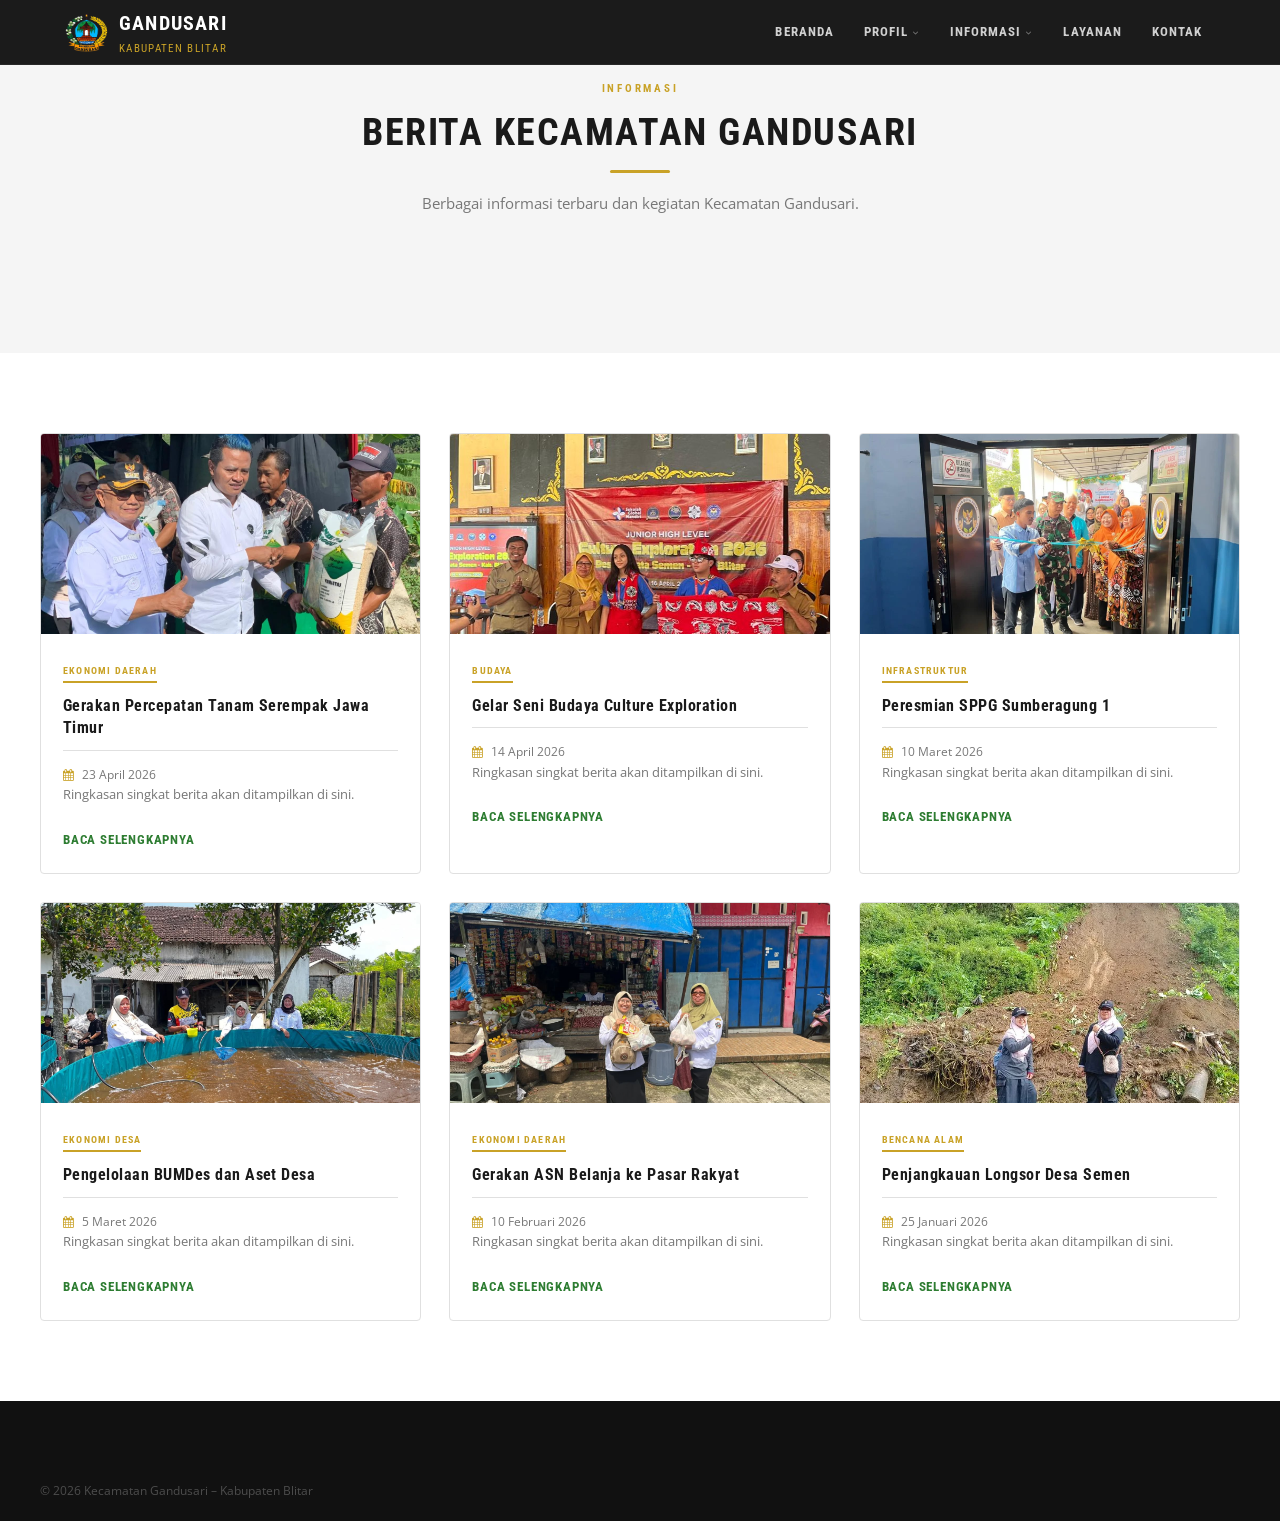
==== berita.html @ 4ed790f5 "Add files via upload" ====
<!doctype html>
<html lang="id">
  <head>
    <meta charset="utf-8" />
    <meta name="viewport" content="width=device-width, initial-scale=1" />
    <title>Berita - Kecamatan Gandusari</title>
    <link
      href="https://fonts.googleapis.com/css2?family=Roboto+Condensed:wght@400;700&family=Volkhov:ital@1&family=Open+Sans:wght@300;400;600;700&display=swap"
      rel="stylesheet"
    />
    <link
      href="https://cdnjs.cloudflare.com/ajax/libs/font-awesome/4.7.0/css/font-awesome.min.css"
      rel="stylesheet"
    />
    <link
      href="https://cdnjs.cloudflare.com/ajax/libs/animate.css/4.1.1/animate.min.css"
      rel="stylesheet"
    />
    <link rel="stylesheet" href="css/style.css" />
  </head>
  <body>
    <!-- NAVBAR -->
    <nav class="navbar" id="navbar">
      <div class="navbar-inner">
        <a href="index.html" class="navbar-brand">
          <div class="navbar-brand-icon">
            <img src="assets/logo.png" />
          </div>
          <div>
            Gandusari
            <span>Kabupaten Blitar</span>
          </div>
        </a>

        <ul class="nav-menu">
          <li class="nav-item">
            <a class="nav-link" href="index.html">Beranda</a>
          </li>
          <li class="nav-item">
            <a class="nav-link" href="profil.html"
              >Profil <i class="fa fa-angle-down"></i
            ></a>
            <ul class="dropdown-menu">
              <li><a href="profil.html#visi">Visi Misi</a></li>
              <li><a href="profil.html#lokasi">Lokasi</a></li>
              <li><a href="profil.html#peta">Peta Wilayah</a></li>
              <li><a href="tupoksi.html">Tupoksi</a></li>
            </ul>
          </li>
          <li class="nav-item">
            <a class="nav-link" href="#"
              >Informasi <i class="fa fa-angle-down"></i
            ></a>
            <ul class="dropdown-menu">
              <li><a href="berita.html">Berita</a></li>
              <li><a href="galeri.html">Galeri</a></li>
            </ul>
          </li>
          <li class="nav-item">
            <a class="nav-link" href="layanan.html">Layanan</a>
          </li>
          <li class="nav-item">
            <a class="nav-link" href="kontak.html">Kontak</a>
          </li>
        </ul>
      </div>
    </nav>

    <!-- HEADER BERITA -->
    <section class="section bg-gray">
      <div class="container">
        <div class="section-heading">
          <div class="eyebrow">Informasi</div>
          <h2>Berita Kecamatan Gandusari</h2>
          <div class="divider"></div>
          <p>Berbagai informasi terbaru dan kegiatan Kecamatan Gandusari.</p>
        </div>
      </div>
    </section>

    <!-- LIST BERITA -->
    <section class="section">
      <div class="container">
        <div class="news-grid">
          <!-- CARD 1 -->
          <div class="news-card">
            <div
              class="news-thumb"
              style="background-image: url(&quot;assets/berita 1.jpg&quot;)"
            ></div>
            <div class="news-body">
              <span class="news-category">Ekonomi Daerah</span>
              <h4>Gerakan Percepatan Tanam Serempak Jawa Timur</h4>
              <div class="news-meta">
                <span class="news-date">
                  <i class="fa fa-calendar"></i> 23 April 2026
                </span>
              </div>
              <p>Ringkasan singkat berita akan ditampilkan di sini.</p>

              <div class="news-full">
                <p>
                  Langkah bersama seluruh Kab/Kota se-Jatim dalam mendukung
                  ketahanan pangan dan meningkatkan produktivitas pertanian.
                  Bersinergi untuk pertanian yang lebih maju dan sejahtera .
                </p>
              </div>

              <button class="read-more-btn">Baca Selengkapnya</button>
            </div>
          </div>

          <!-- CARD 2 -->
          <div class="news-card">
            <div
              class="news-thumb"
              style="background-image: url(&quot;assets/berita 2.jpg&quot;)"
            ></div>
            <div class="news-body">
              <span class="news-category">Budaya</span>
              <h4>Gelar Seni Budaya Culture Exploration</h4>
              <div class="news-meta">
                <span class="news-date">
                  <i class="fa fa-calendar"></i> 14 April 2026
                </span>
              </div>
              <p>Ringkasan singkat berita akan ditampilkan di sini.</p>

              <div class="news-full">
                <p>
                  Gelar Seni Budaya Culture Exploration oleh Sekolah Global
                  Mandiri Cibubur di Desa Wisata Semen. Sebuah perjalanan
                  belajar yang menghidupkan kembali nilai-nilai budaya,
                  mempererat kebersamaan, dan menumbuhkan cinta terhadap
                  kearifan lokal.
                </p>
              </div>

              <button class="read-more-btn">Baca Selengkapnya</button>
            </div>
          </div>

          <!-- CARD 3 -->
          <div class="news-card">
            <div
              class="news-thumb"
              style="background-image: url(&quot;assets/berita 3.jpg&quot;)"
            ></div>
            <div class="news-body">
              <span class="news-category">Infrastruktur</span>
              <h4>Peresmian SPPG Sumberagung 1</h4>
              <div class="news-meta">
                <span class="news-date">
                  <i class="fa fa-calendar"></i> 10 Maret 2026
                </span>
              </div>
              <p>Ringkasan singkat berita akan ditampilkan di sini.</p>

              <div class="news-full">
                <p>
                  SPPG Sumberagung 1 resmi diresmikan sebagai fasilitas
                  penunjang pelayanan masyarakat. Kehadirannya diharapkan
                  meningkatkan aktivitas sosial dan ekonomi desa.
                </p>
              </div>

              <button class="read-more-btn">Baca Selengkapnya</button>
            </div>
          </div>

          <!-- CARD 4 -->
          <div class="news-card">
            <div
              class="news-thumb"
              style="background-image: url(&quot;assets/berita 4.jpg&quot;)"
            ></div>
            <div class="news-body">
              <span class="news-category">Ekonomi Desa</span>
              <h4>Pengelolaan BUMDes dan Aset Desa</h4>
              <div class="news-meta">
                <span class="news-date">
                  <i class="fa fa-calendar"></i> 5 Maret 2026
                </span>
              </div>
              <p>Ringkasan singkat berita akan ditampilkan di sini.</p>

              <div class="news-full">
                <p>
                  Pengelolaan BUMDes dan aset desa yang baik dapat meningkatkan
                  kemandirian ekonomi desa. Hal ini juga membuka peluang usaha
                  dan kesejahteraan masyarakat. Peresmian SPPG Sumberagung 1
                </p>
              </div>

              <button class="read-more-btn">Baca Selengkapnya</button>
            </div>
          </div>

          <!-- CARD 5 -->
          <div class="news-card">
            <div
              class="news-thumb"
              style="background-image: url(&quot;assets/berita 5.jpg&quot;)"
            ></div>
            <div class="news-body">
              <span class="news-category">Ekonomi Daerah</span>
              <h4>Gerakan ASN Belanja ke Pasar Rakyat</h4>
              <div class="news-meta">
                <span class="news-date">
                  <i class="fa fa-calendar"></i> 10 Februari 2026
                </span>
              </div>
              <p>Ringkasan singkat berita akan ditampilkan di sini.</p>

              <div class="news-full">
                <p>
                  Gerakan ASN belanja ke pasar rakyat dilakukan untuk mendorong
                  perputaran ekonomi lokal. Program ini juga membantu
                  meningkatkan pendapatan pedagang kecil.
                </p>
              </div>

              <button class="read-more-btn">Baca Selengkapnya</button>
            </div>
          </div>

          <!-- CARD 6 -->
          <div class="news-card">
            <div
              class="news-thumb"
              style="background-image: url(&quot;assets/berita 6.jpg&quot;)"
            ></div>
            <div class="news-body">
              <span class="news-category">Bencana Alam</span>
              <h4>Penjangkauan Longsor Desa Semen</h4>
              <div class="news-meta">
                <span class="news-date">
                  <i class="fa fa-calendar"></i> 25 Januari 2026
                </span>
              </div>
              <p>Ringkasan singkat berita akan ditampilkan di sini.</p>

              <div class="news-full">
                <p>
                  Tanah longsor terjadi di Desa Semen, Kecamatan Gandusari,
                  Kabupaten Blitar akibat hujan deras. Material longsor sempat
                  menutup akses jalan dan merusak fasilitas warga. Petugas
                  bersama masyarakat bergerak cepat melakukan pembersihan dan
                  penanganan darurat. Warga diimbau tetap waspada terhadap
                  potensi longsor susulan.
                </p>
              </div>

              <button class="read-more-btn">Baca Selengkapnya</button>
            </div>
          </div>
        </div>
      </div>
    </section>

    <!-- FOOTER -->
    <footer>
      <div class="footer-bottom">
        <span>© 2026 Kecamatan Gandusari – Kabupaten Blitar</span>
      </div>
    </footer>

    <script src="js/script.js"></script>
  </body>
</html>
---- css/style.css ----
/* ── 01. RESET & BASE ── */
*,
*::before,
*::after {
  box-sizing: border-box;
  margin: 0;
  padding: 0;
}
html {
  scroll-behavior: smooth;
}
body {
  font-family: "Open Sans", sans-serif;
  font-weight: 400;
  font-size: 15px;
  line-height: 1.7;
  color: #333;
  background: #fff;
}
a {
  text-decoration: none;
  color: inherit;
  transition: color 0.2s;
}
img {
  max-width: 100%;
  height: auto;
  display: block;
}
ul {
  list-style: none;
}

/* ── 02. VARIABLES ── */
:root {
  --dark: #1a1a1a;
  --dark2: #252525;
  --green: #2e7d32;
  --green2: #1b5e20;
  --gold: #c9a227;
  --gray: #f5f5f5;
  --gray2: #e0e0e0;
  --text-muted: #777;
  --white: #ffffff;
  --font-alt: "Roboto Condensed", sans-serif;
  --font-serif: "Volkhov", serif;
}

/* ── 03. TYPOGRAPHY HELPER ── */
.eyebrow {
  font-family: var(--font-alt);
  font-size: 11px;
  font-weight: 700;
  letter-spacing: 0.25em;
  text-transform: uppercase;
  color: var(--gold);
  margin-bottom: 12px;
}
.divider {
  width: 60px;
  height: 3px;
  background: var(--gold);
  margin: 0 auto 18px;
  border-radius: 2px;
  transform-origin: left;
  transform: scaleX(0);
  transition: transform 0.7s 0.2s cubic-bezier(0.22, 1, 0.36, 1);
}
.visible-section .divider,
.reveal.visible ~ .divider,
.section-heading.animate-in .divider {
  transform: scaleX(1);
}

/* ── 04. PAGE LOADER ── */
.page-loader {
  position: fixed;
  inset: 0;
  background: var(--dark);
  z-index: 9999;
  display: flex;
  align-items: center;
  justify-content: center;
  transition: opacity 0.5s;
}
.page-loader.hidden {
  opacity: 0;
  pointer-events: none;
}
.loader-ring {
  width: 48px;
  height: 48px;
  border: 3px solid rgba(255, 255, 255, 0.15);
  border-top-color: var(--gold);
  border-radius: 50%;
  animation: spin 0.8s linear infinite;
}
@keyframes spin {
  to {
    transform: rotate(360deg);
  }
}

/* ── 05. NAVBAR & DROPDOWN ── */
.navbar {
  position: fixed;
  top: 0;
  left: 0;
  right: 0;
  z-index: 1000;
  background: rgba(20, 20, 20, 0.97);
  backdrop-filter: blur(6px);
  border-bottom: 1px solid rgba(255, 255, 255, 0.06);
  transition: background 0.3s;
}
.navbar-inner {
  max-width: 1200px;
  margin: 0 auto;
  padding: 0 24px;
  display: flex;
  align-items: center;
  justify-content: space-between;
  height: 64px;
}
.navbar-brand {
  font-family: var(--font-alt);
  font-size: 20px;
  font-weight: 700;
  color: var(--white);
  letter-spacing: 0.06em;
  text-transform: uppercase;
  display: flex;
  align-items: center;
  gap: 10px;
}
.navbar-brand-icon {
  width: 45px;
  height: 50px;
  background: transparent;
  border-radius: 0;
  display: flex;
  align-items: center;
  justify-content: center;
  animation: iconHeartbeat 3s ease-in-out infinite;
}
.navbar-brand-icon svg {
  width: 18px;
  height: 18px;
  fill: white;
}
.navbar-brand span {
  color: var(--gold);
  font-size: 11px;
  display: block;
  font-weight: 400;
  letter-spacing: 0.12em;
}

.nav-menu {
  display: flex;
  align-items: center;
  gap: 2px;
}
.nav-item {
  position: relative;
}
.nav-link {
  position: relative;
  display: flex;
  align-items: center;
  gap: 5px;
  padding: 8px 14px;
  font-family: var(--font-alt);
  font-size: 13px;
  font-weight: 700;
  letter-spacing: 0.08em;
  text-transform: uppercase;
  color: rgba(255, 255, 255, 0.8);
  border-radius: 5px;
  transition:
    color 0.2s,
    background 0.2s;
}
.nav-link:hover,
.nav-item.active .nav-link {
  color: var(--gold);
  background: rgba(255, 255, 255, 0.05);
}
.nav-link .fa {
  font-size: 9px;
  opacity: 0.6;
}
.nav-link::after {
  content: "";
  position: absolute;
  bottom: 2px;
  left: 14px;
  right: 14px;
  height: 2px;
  background: var(--gold);
  transform: scaleX(0);
  transform-origin: left;
  transition: transform 0.25s cubic-bezier(0.22, 1, 0.36, 1);
}
.nav-link:hover::after {
  transform: scaleX(1);
}

.dropdown-menu {
  display: none;
  position: absolute;
  top: calc(100% + 8px);
  left: 0;
  background: var(--dark2);
  border: 1px solid rgba(255, 255, 255, 0.08);
  border-radius: 6px;
  min-width: 220px;
  box-shadow: 0 12px 40px rgba(0, 0, 0, 0.4);
  overflow: hidden;
  top: 100%;
}
.nav-item:hover .dropdown-menu {
  display: block;
}
.dropdown-menu a {
  display: block;
  padding: 8px 12px;
  font-size: 12.5px;
  font-family: var(--font-alt);
  letter-spacing: 0.04em;
  text-transform: uppercase;
  color: rgba(255, 255, 255, 0.7);
  border-bottom: 1px solid rgba(255, 255, 255, 0.05);
  transition:
    color 0.15s,
    background 0.15s,
    padding-left 0.15s;
}
.dropdown-menu a:last-child {
  border-bottom: none;
}
.dropdown-menu a:hover {
  color: var(--gold);
  background: rgba(255, 255, 255, 0.04);
  padding-left: 24px;
}

/* ── 06. BUTTONS ── */
.btn {
  position: relative;
  overflow: hidden;
  display: inline-flex;
  align-items: center;
  gap: 8px;
  padding: 13px 30px;
  font-family: var(--font-alt);
  font-size: 13px;
  font-weight: 700;
  letter-spacing: 0.1em;
  text-transform: uppercase;
  border-radius: 30px;
  transition: all 0.25s;
  cursor: pointer;
  border: 2px solid transparent;
}
.btn::after {
  content: "";
  position: absolute;
  inset: 0;
  background: radial-gradient(
    circle,
    rgba(255, 255, 255, 0.35) 0%,
    transparent 70%
  );
  transform: scale(0);
  opacity: 0;
  transition:
    transform 0.5s,
    opacity 0.5s;
  border-radius: inherit;
}
.btn:active::after {
  transform: scale(2);
  opacity: 1;
  transition: 0s;
}

.btn-gold {
  background: var(--gold);
  color: #111;
  border-color: var(--gold);
}
.btn-gold:hover {
  background: #e0b52a;
  border-color: #e0b52a;
  transform: translateY(-2px);
}

.btn-outline-w {
  background: transparent;
  color: white;
  border-color: rgba(255, 255, 255, 0.5);
}
.btn-outline-w:hover {
  background: rgba(255, 255, 255, 0.1);
  border-color: white;
  transform: translateY(-2px);
}

.btn-outline-gold {
  background: transparent;
  color: var(--gold);
  border: 2px solid var(--gold);
  padding: 10px 26px;
  border-radius: 30px;
  font-family: var(--font-alt);
  font-size: 12px;
  font-weight: 700;
  letter-spacing: 0.1em;
  text-transform: uppercase;
  white-space: nowrap;
  transition: all 0.2s;
}
.btn-outline-gold:hover {
  background: var(--gold);
  color: #111;
}

.btn-outline-green {
  display: inline-flex;
  align-items: center;
  gap: 8px;
  padding: 12px 22px;
  border-radius: 30px;
  border: 2px solid var(--green2);
  color: var(--green2);
  background: transparent;
  font-family: var(--font-alt);
  font-size: 12px;
  font-weight: 700;
  letter-spacing: 0.08em;
  text-transform: uppercase;
  transition: 0.3s ease;
  cursor: pointer;
}
.btn-outline-green i {
  font-size: 14px;
}
.btn-outline-green:hover {
  background: var(--green2);
  color: #fff;
  transform: translateY(-2px);
  box-shadow: 0 8px 20px rgba(16, 93, 45, 0.25);
}

/* ── 07. HERO / PARALLAX ── */
.hero {
  position: relative;
  min-height: 100vh;
  display: flex;
  align-items: center;
  justify-content: center;
  text-align: center;
  overflow: hidden;
  background: var(--dark2);
}
.hero-bg {
  position: absolute;
  inset: 0;
  background:
    linear-gradient(
      160deg,
      rgba(20, 60, 30, 0.88) 0%,
      rgba(10, 20, 10, 0.96) 100%
    ),
    url("../assets/hero.jpg") center/cover no-repeat;
  animation: heroBgZoom 18s ease-in-out infinite alternate;
}
.hero-pattern {
  position: absolute;
  inset: 0;
  background-image: radial-gradient(
    rgba(255, 255, 255, 0.04) 1px,
    transparent 1px
  );
  background-size: 40px 40px;
  animation: patternDrift 30s linear infinite;
}
.hero-content {
  position: relative;
  z-index: 1;
  max-width: 820px;
  padding: 0 24px;
}
.hero-eyebrow {
  font-family: var(--font-alt);
  font-size: 11px;
  font-weight: 700;
  letter-spacing: 0.25em;
  text-transform: uppercase;
  color: var(--gold);
  margin-bottom: 20px;
  display: flex;
  align-items: center;
  justify-content: center;
  gap: 12px;
  opacity: 0;
  animation: fadeSlideUp 0.8s 0.3s cubic-bezier(0.22, 1, 0.36, 1) forwards;
}
.hero-eyebrow::before,
.hero-eyebrow::after {
  content: "";
  width: 40px;
  height: 1px;
  background: var(--gold);
  opacity: 0.5;
}
.hero-title {
  font-family: var(--font-alt);
  font-size: clamp(36px, 6vw, 72px);
  font-weight: 700;
  letter-spacing: 0.04em;
  text-transform: uppercase;
  color: var(--white);
  line-height: 1.1;
  margin-bottom: 12px;
  opacity: 0;
  animation: fadeSlideUp 0.9s 0.5s cubic-bezier(0.22, 1, 0.36, 1) forwards;
}
.hero-title::after {
  content: "|";
  color: var(--gold);
  animation: cursorBlink 1s step-end infinite;
  font-weight: 300;
}
.hero-title.typed::after {
  display: none;
}
.hero-subtitle {
  font-family: var(--font-serif);
  font-style: italic;
  font-size: clamp(18px, 2.5vw, 26px);
  color: rgba(255, 255, 255, 0.65);
  margin-bottom: 32px;
  opacity: 0;
  animation: fadeSlideUp 0.8s 0.7s cubic-bezier(0.22, 1, 0.36, 1) forwards;
}
.hero-desc {
  font-size: 15px;
  color: rgba(255, 255, 255, 0.55);
  max-width: 560px;
  margin: 0 auto 40px;
  line-height: 1.75;
  opacity: 0;
  animation: fadeSlideUp 0.8s 0.85s cubic-bezier(0.22, 1, 0.36, 1) forwards;
}
.hero-btns {
  display: flex;
  justify-content: center;
  gap: 14px;
  flex-wrap: wrap;
  opacity: 0;
  animation: fadeSlideUp 0.8s 1s cubic-bezier(0.22, 1, 0.36, 1) forwards;
}
.hero-scroll {
  position: absolute;
  bottom: 32px;
  left: 50%;
  transform: translateX(-50%);
  display: flex;
  flex-direction: column;
  align-items: center;
  gap: 8px;
  color: rgba(255, 255, 255, 0.35);
  font-family: var(--font-alt);
  font-size: 10px;
  letter-spacing: 0.15em;
  text-transform: uppercase;
  animation: bounce 2s infinite;
  opacity: 0;
  animation: fadeIn 1s 1.3s ease forwards;
}
.hero-scroll .fa {
  font-size: 18px;
}

.hero-particles {
  position: absolute;
  inset: 0;
  pointer-events: none;
  overflow: hidden;
}
.particle {
  position: absolute;
  width: 3px;
  height: 3px;
  background: rgba(201, 162, 39, 0.5);
  border-radius: 50%;
  animation: float linear infinite;
}

/* ── 08. CALLOUT BAR ── */
.callout-bar {
  background: var(--green2);
  padding: 22px 24px;
  overflow: hidden;
}
.callout-inner {
  max-width: 1200px;
  margin: 0 auto;
  display: flex;
  align-items: center;
  justify-content: space-between;
  gap: 20px;
  flex-wrap: wrap;
}
.callout-text h4 {
  font-family: var(--font-alt);
  font-size: 18px;
  font-weight: 700;
  color: white;
  letter-spacing: 0.04em;
  text-transform: uppercase;
}
.callout-text p {
  font-size: 13px;
  color: rgba(255, 255, 255, 0.65);
  margin-top: 3px;
}

/* ── 09. SECTION & CONTAINER BASE ── */
.section {
  padding: 80px 24px;
}
.section-sm {
  padding: 48px 24px;
}
.container {
  max-width: 1200px;
  margin: 0 auto;
}
.bg-gray {
  background: var(--gray);
}
.bg-dark {
  background: var(--dark);
}
.bg-dark2 {
  background: var(--dark2);
}

.section-heading {
  text-align: center;
  margin-bottom: 56px;
  overflow: visible;
}
.section-heading .eyebrow {
  font-family: var(--font-alt);
  font-size: 11px;
  font-weight: 700;
  letter-spacing: 0.25em;
  text-transform: uppercase;
  color: var(--gold);
  margin-bottom: 12px;
}
.section-heading h2 {
  font-family: var(--font-alt);
  font-size: 38px;
  font-weight: 700;
  letter-spacing: 0.04em;
  text-transform: uppercase;
  color: var(--dark);
  line-height: 1.15;
  margin-bottom: 16px;
}
.section-heading.light h2 {
  color: white;
}
.section-heading .divider {
  width: 60px;
  height: 3px;
  background: var(--gold);
  margin: 0 auto 18px;
  border-radius: 2px;
}
.section-heading p {
  font-size: 15px;
  color: var(--text-muted);
  max-width: 600px;
  margin: 0 auto;
}
.section-heading.light p {
  color: rgba(255, 255, 255, 0.55);
}

/* ── 10. STATS ROW ── */
.stats-row {
  display: grid;
  grid-template-columns: repeat(4, 1fr);
  background: var(--green);
}
.stat-item {
  padding: 40px 24px;
  text-align: center;
  border-right: 1px solid rgba(255, 255, 255, 0.12);
}
.stat-item:last-child {
  border-right: none;
}
.stat-num {
  font-family: var(--font-alt);
  font-size: 52px;
  font-weight: 700;
  color: white;
  line-height: 1;
  margin-bottom: 8px;
}
.stat-num sup {
  font-size: 24px;
  vertical-align: super;
}
.stat-label {
  font-family: var(--font-alt);
  font-size: 12px;
  font-weight: 700;
  letter-spacing: 0.15em;
  text-transform: uppercase;
  color: rgba(255, 255, 255, 0.6);
}
.stat-item.counted .stat-num {
  animation: statPop 0.4s cubic-bezier(0.34, 1.56, 0.64, 1);
}

/* ── 11. LAYANAN UNGGULAN (SERVICE GRID) ── */
.service-grid {
  display: grid;
  grid-template-columns: repeat(3, 1fr);
  gap: 1px;
  background: var(--gray2);
  border: 1px solid var(--gray2);
}
.service-box {
  background: white;
  padding: 44px 32px;
  text-align: center;
  transition:
    background 0.25s,
    color 0.25s;
  cursor: pointer;
}
.service-box:hover {
  background: var(--dark);
}
.service-icon {
  width: 68px;
  height: 68px;
  background: var(--gray);
  border-radius: 50%;
  display: flex;
  align-items: center;
  justify-content: center;
  margin: 0 auto 20px;
  font-size: 26px;
  color: var(--green);
  transition:
    background 0.25s,
    color 0.25s;
}
.service-box:hover .service-icon {
  background: var(--green);
  color: white;
  animation: iconSpin 0.5s cubic-bezier(0.34, 1.56, 0.64, 1);
}
.service-box h4 {
  font-family: var(--font-alt);
  font-size: 15px;
  font-weight: 700;
  letter-spacing: 0.06em;
  text-transform: uppercase;
  color: var(--dark);
  margin-bottom: 10px;
  transition: color 0.25s;
}
.service-box:hover h4 {
  color: white;
}
.service-box p {
  font-size: 13px;
  color: var(--text-muted);
  line-height: 1.65;
  transition: color 0.25s;
}
.service-box:hover p {
  color: rgba(255, 255, 255, 0.55);
}

/* ── 12. LAYANAN PAGE (layanan.html) ── */

/* 12a. Layanan Grid & Card */
.layanan-grid {
  display: flex;
  flex-wrap: wrap;
  justify-content: center;
  gap: 28px;
  max-width: 1000px;
  margin: 0 auto;
}
.layanan-card {
  width: 300px;
  min-height: 205px;
  background: #fff;
  padding: 32px 24px;
  border: none;
  border-bottom: 4px solid transparent;
  border-radius: 18px;
  box-shadow: 0 12px 35px rgba(32, 32, 32, 0.08);
  text-align: left;
  cursor: pointer;
  font-family: inherit;
  transition:
    transform 0.3s ease,
    box-shadow 0.3s ease,
    border-color 0.3s ease;
}
.layanan-card:hover,
.layanan-card.active {
  transform: translateY(-8px);
  border-bottom-color: var(--gold);
  box-shadow: 0 20px 45px rgba(0, 0, 0, 0.12);
}
.layanan-icon {
  width: 64px;
  height: 64px;
  background: var(--green2);
  color: #fff;
  border-radius: 50%;
  display: flex;
  align-items: center;
  justify-content: center;
  font-size: 26px;
  margin-bottom: 20px;
}
.layanan-card h3 {
  font-family: var(--font-alt);
  font-size: 21px;
  color: var(--dark);
  margin-bottom: 12px;
}
.layanan-card p {
  font-size: 14px;
  line-height: 1.7;
  color: #666;
}

/* 12b. Layanan Detail Interaktif */
.layanan-detail-wrap {
  max-width: 1000px;
  margin: 45px auto 0;
  scroll-margin-top: 120px;
}
.layanan-detail {
  display: none;
  background: #fff;
  padding: 38px;
  border-left: 5px solid var(--green2);
  border-radius: 20px;
  box-shadow: 0 15px 45px rgba(0, 0, 0, 0.09);
  animation: fadeLayanan 0.35s ease;
}
.layanan-detail.active {
  display: block;
}
.layanan-detail h3 {
  font-family: var(--font-alt);
  font-size: 30px;
  color: var(--dark);
  margin-bottom: 14px;
}
.layanan-detail h4 {
  font-size: 18px;
  margin: 25px 0 10px;
  color: var(--green2);
}
.layanan-detail p {
  color: #666;
  line-height: 1.8;
  margin-bottom: 15px;
}
.layanan-detail ul {
  list-style: disc;
  margin: 0 0 15px 20px;
  padding: 0;
}
.layanan-detail li {
  color: #555;
  margin-bottom: 8px;
  line-height: 1.6;
}
.layanan-actions {
  display: flex;
  flex-wrap: wrap;
  gap: 12px;
  margin-top: 18px;
}
.layanan-detail > .btn,
.layanan-actions .btn {
  margin-top: 0;
}

/* 12c. Alur Pelayanan */
.alur-section {
  background: #fff;
  position: relative;
}
.alur-grid {
  display: grid;
  grid-template-columns: repeat(4, 1fr);
  gap: 24px;
  max-width: 1100px;
  margin: 0 auto;
  position: relative;
  overflow: visible;
}
.alur-item {
  background: #fff;
  padding: 34px 24px 30px;
  border-top: 4px solid var(--green2);
  border-radius: 20px;
  box-shadow: 0 14px 38px rgba(0, 0, 0, 0.08);
  position: relative;
  overflow: visible;
  min-height: 245px;
  transition:
    transform 0.3s ease,
    box-shadow 0.3s ease,
    border-color 0.3s ease;
}
.alur-item::before {
  content: "";
  position: absolute;
  right: -15px;
  top: -15px;
  width: 80px;
  height: 80px;
  background: rgba(16, 93, 45, 0.06);
  border-radius: 50%;
  z-index: 1;
}
.alur-item:hover {
  transform: translateY(-8px);
  border-top-color: var(--gold);
  box-shadow: 0 22px 48px rgba(0, 0, 0, 0.12);
}
.alur-number {
  font-family: var(--font-alt);
  font-size: 42px;
  font-weight: 700;
  color: rgba(16, 93, 45, 0.13);
  position: absolute;
  right: 22px;
  top: 16px;
  z-index: 2;
}
.alur-icon {
  width: 62px;
  height: 62px;
  background: var(--green2);
  color: #fff;
  border-radius: 50%;
  display: flex;
  align-items: center;
  justify-content: center;
  font-size: 24px;
  margin-bottom: 22px;
  position: relative;
  z-index: 2;
}
.alur-item h4,
.alur-item p {
  position: relative;
  z-index: 2;
}
.alur-item h4 {
  font-family: var(--font-alt);
  font-size: 22px;
  color: var(--dark);
  margin-bottom: 12px;
}
.alur-item p {
  font-size: 14px;
  color: #666;
  line-height: 1.7;
}

/* Panah interaktif antar alur (desktop only) */
@media (min-width: 993px) {
  .alur-item:not(:last-child)::after {
    content: "\f061";
    font-family: FontAwesome;
    position: absolute;
    top: 50%;
    right: -34px;
    transform: translateY(-50%) scale(0.5);
    width: 46px;
    height: 46px;
    background: var(--gold);
    color: #fff;
    border-radius: 50%;
    display: flex;
    align-items: center;
    justify-content: center;
    font-size: 17px;
    opacity: 0;
    z-index: 20;
    box-shadow: 0 10px 25px rgba(0, 0, 0, 0.18);
    transition: 0.3s ease;
  }
  .alur-item:hover::after {
    opacity: 1;
    right: -28px;
    transform: translateY(-50%) scale(1.08);
    background: var(--green2);
  }
}

/* ── 13. NEWS SECTION ── */
.news-grid {
  display: grid;
  grid-template-columns: repeat(3, 1fr);
  gap: 28px;
}
.news-card {
  background: white;
  border: 1px solid var(--gray2);
  border-radius: 4px;
  overflow: hidden;
  transition:
    transform 0.25s,
    box-shadow 0.25s;
}
.news-card:hover {
  transform: translateY(-6px);
  box-shadow: 0 20px 50px rgba(0, 0, 0, 0.1);
}
.news-thumb {
  width: 100%;
  height: 200px;
  background: var(--gray);
  display: flex;
  align-items: center;
  justify-content: center;
  font-size: 48px;
  color: var(--gray2);
  background-size: cover;
  background-position: center;
  transition: transform 0.5s cubic-bezier(0.22, 1, 0.36, 1);
  transform-origin: center;
}
.news-card:hover .news-thumb {
  transform: scale(1.05);
}
.news-body {
  padding: 22px;
}
.news-category {
  display: inline-block;
  font-family: var(--font-alt);
  font-size: 10px;
  font-weight: 700;
  letter-spacing: 0.12em;
  text-transform: uppercase;
  color: var(--gold);
  border-bottom: 2px solid var(--gold);
  padding-bottom: 2px;
  margin-bottom: 12px;
}
.news-body h4 {
  font-family: var(--font-alt);
  font-size: 16px;
  font-weight: 700;
  letter-spacing: 0.03em;
  color: var(--dark);
  margin-bottom: 10px;
  line-height: 1.4;
  display: -webkit-box;
  -webkit-line-clamp: 2;
  -webkit-box-orient: vertical;
  overflow: hidden;
}
.news-body h4 a:hover {
  color: var(--green);
}
.news-body p {
  font-size: 13px;
  color: var(--text-muted);
  line-height: 1.65;
  margin-bottom: 16px;
  display: -webkit-box;
  -webkit-line-clamp: 3;
  -webkit-box-orient: vertical;
  overflow: hidden;
}
.news-meta {
  display: flex;
  align-items: center;
  justify-content: space-between;
  border-top: 1px solid var(--gray2);
  padding-top: 14px;
}
.news-date {
  font-size: 11.5px;
  color: var(--text-muted);
}
.news-date .fa {
  margin-right: 5px;
  color: var(--gold);
}
.read-more {
  font-family: var(--font-alt);
  font-size: 11px;
  font-weight: 700;
  letter-spacing: 0.1em;
  text-transform: uppercase;
  color: var(--green);
}
.read-more:hover {
  color: var(--gold);
}
.read-more .fa {
  margin-left: 5px;
}

/* Tombol baca selengkapnya (berita.html) */
.news-full {
  display: none;
  margin-top: 10px;
}
.news-card.open .news-full {
  display: block;
}
.read-more-btn {
  margin-top: 10px;
  background: none;
  border: none;
  color: var(--green);
  font-weight: 700;
  cursor: pointer;
  font-family: var(--font-alt);
  letter-spacing: 0.06em;
  text-transform: uppercase;
}
.news-placeholder {
  background: #eee;
  height: 200px;
  display: flex;
  align-items: center;
  justify-content: center;
  color: #aaa;
}
.news-placeholder i {
  font-size: 40px;
}

/* ── 14. PROFIL / ABOUT ── */
.about-grid {
  display: grid;
  grid-template-columns: 1fr 1fr;
  gap: 64px;
  align-items: center;
}
.about-img-wrap {
  position: relative;
}
.about-img {
  position: relative;
  overflow: hidden;
  width: 100%;
  height: 700px;
  background-size: cover;
  background-position: center;
  border-radius: 8px;
}
.about-img::after {
  content: "";
  position: absolute;
  inset: 0;
  background: linear-gradient(
    105deg,
    transparent 40%,
    rgba(255, 255, 255, 0.12) 50%,
    transparent 60%
  );
  transform: translateX(-100%);
  animation: shimmer 4s 1.5s ease-in-out infinite;
}
.home-img {
  width: 90%;
  height: 620px;
  background-size: cover;
  background-position: center;
  border-radius: 8px;
}
.contact-img {
  width: 80%;
  height: 550px;
  background-size: cover;
  background-position: center;
  border-radius: 8px;
}
.about-badge {
  position: absolute;
  bottom: -20px;
  right: -20px;
  width: 130px;
  height: 130px;
  background: var(--gold);
  border-radius: 50%;
  display: flex;
  flex-direction: column;
  align-items: center;
  justify-content: center;
  text-align: center;
}
.about-badge strong {
  font-family: var(--font-alt);
  font-size: 38px;
  font-weight: 700;
  color: var(--dark);
  line-height: 1;
}
.about-badge span {
  font-family: var(--font-alt);
  font-size: 10px;
  font-weight: 700;
  letter-spacing: 0.08em;
  text-transform: uppercase;
  color: rgba(0, 0, 0, 0.65);
}
.about-content .eyebrow {
  font-family: var(--font-alt);
  font-size: 11px;
  font-weight: 700;
  letter-spacing: 0.2em;
  text-transform: uppercase;
  color: var(--gold);
  margin-bottom: 12px;
}
.about-content h2 {
  font-family: var(--font-alt);
  font-size: 34px;
  font-weight: 700;
  letter-spacing: 0.03em;
  text-transform: uppercase;
  color: var(--dark);
  line-height: 1.2;
  margin-bottom: 20px;
}
.about-content .divider {
  width: 50px;
  height: 3px;
  background: var(--gold);
  border-radius: 2px;
  margin-bottom: 20px;
}
.about-content p {
  font-size: 15px;
  color: var(--text-muted);
  line-height: 1.8;
  margin-bottom: 18px;
}

.visi-misi {
  margin-top: 24px;
}
.vm-item {
  display: flex;
  gap: 14px;
  margin-bottom: 16px;
  padding: 14px 18px;
  background: var(--gray);
  border-left: 3px solid var(--green);
  border-radius: 0 4px 4px 0;
  transition:
    transform 0.3s,
    box-shadow 0.3s;
}
.vm-item:hover {
  transform: translateX(6px);
  box-shadow:
    -3px 0 0 var(--gold),
    2px 4px 16px rgba(0, 0, 0, 0.06);
}
.vm-icon {
  color: var(--green);
  font-size: 18px;
  margin-top: 2px;
  flex-shrink: 0;
}
.vm-text {
  font-size: 13.5px;
  color: var(--dark);
  line-height: 1.6;
}
.vm-text strong {
  display: block;
  margin-bottom: 4px;
  font-family: var(--font-alt);
  letter-spacing: 0.04em;
  text-transform: uppercase;
  font-size: 12px;
}

.misi-list {
  list-style: none;
  padding-left: 0;
  margin-top: 10px;
}
.misi-list li {
  margin-bottom: 12px;
  line-height: 1.7;
  position: relative;
  padding-left: 22px;
}
.misi-list li::before {
  content: "🟢";
  position: absolute;
  left: 0;
  color: green;
  font-size: 14px;
}
html {
  scroll-behavior: smooth;
}
#visi,
#lokasi,
#peta {
  scroll-margin-top: 90px;
}

/* ── 15. WEBSITE TERKAIT (LINKS GRID) ── */
.links-grid {
  display: grid;
  grid-template-columns: repeat(3, 1fr);
  gap: 20px;
}
.link-card {
  background: rgba(255, 255, 255, 0.04);
  border: 1px solid rgba(255, 255, 255, 0.08);
  border-radius: 4px;
  padding: 22px 20px;
  display: flex;
  align-items: center;
  gap: 14px;
  transition:
    background 0.2s,
    border-color 0.2s;
}
.link-card:hover {
  background: rgba(255, 255, 255, 0.08);
  border-color: var(--gold);
}
.link-card:hover .link-card-icon {
  animation: iconBounce 0.4s cubic-bezier(0.34, 1.56, 0.64, 1);
}
.link-card-icon {
  width: 42px;
  height: 42px;
  background: var(--green);
  border-radius: 8px;
  display: flex;
  align-items: center;
  justify-content: center;
  flex-shrink: 0;
  color: white;
  font-size: 16px;
}
.link-card h5 {
  font-family: var(--font-alt);
  font-size: 13px;
  font-weight: 700;
  letter-spacing: 0.04em;
  text-transform: uppercase;
  color: white;
  margin-bottom: 3px;
}
.link-card span {
  font-size: 11.5px;
  color: rgba(255, 255, 255, 0.4);
}

/* ── 16. CONTACT ── */

.contact-form {
  background: #fff;
  padding: 28px;
  border-radius: 16px;
  box-shadow: 0 15px 40px rgba(0, 0, 0, 0.08);
}

.contact-form h3 {
  margin-bottom: 20px;
}

/* input wrapper */
.form-group {
  position: relative;
  margin-bottom: 16px;
}

/* icon */
.form-group i {
  position: absolute;
  top: 50%;
  left: 12px;
  transform: translateY(-50%);
  color: #aaa;
}

/* input */
.form-group input,
.form-group textarea {
  width: 100%;
  padding: 10px 12px 10px 36px;
  border: 1px solid #ddd;
  border-radius: 8px;
  font-family: var(--font-main);
  transition: 0.3s;
}

/* textarea fix */
.form-group.textarea i {
  top: 16px;
  transform: none;
}

/* focus effect */
.form-group input:focus,
.form-group textarea:focus {
  border-color: var(--green);
  box-shadow: 0 0 0 2px rgba(0, 128, 0, 0.1);
  outline: none;
}

/* tombol */
.btn-submit {
  width: 100%;
  padding: 12px;
  background: var(--green);
  color: #fff;
  border: none;
  border-radius: 8px;
  font-weight: 700;
  cursor: pointer;
  transition: 0.3s;
}

/* hover tombol */
.btn-submit:hover {
  background: #0f7a2f;
  transform: translateY(-2px);
}
.contact-strip {
  background: var(--green);
  padding: 56px 24px;
  text-align: center;
}
.contact-strip h2 {
  font-family: var(--font-alt);
  font-size: 36px;
  font-weight: 700;
  letter-spacing: 0.05em;
  text-transform: uppercase;
  color: white;
  margin-bottom: 10px;
}
.contact-strip p {
  font-size: 15px;
  color: rgba(255, 255, 255, 0.65);
  margin-bottom: 28px;
}
.contact-items {
  display: flex;
  justify-content: center;
  gap: 48px;
  flex-wrap: wrap;
  margin-bottom: 36px;
}
.contact-item {
  text-align: center;
}
.contact-item .fa {
  font-size: 22px;
  color: var(--gold);
  margin-bottom: 10px;
}
.contact-item h6 {
  font-family: var(--font-alt);
  font-size: 11px;
  letter-spacing: 0.12em;
  text-transform: uppercase;
  color: rgba(255, 255, 255, 0.45);
  margin-bottom: 4px;
}
.contact-item p {
  font-size: 14px;
  color: white;
  margin: 0;
}

/* ── 17. MAP SECTION ── */
.map-section {
}
.map-info {
  display: flex;
  gap: 14px;
  flex-wrap: wrap;
  justify-content: center;
  margin-top: 20px;
}
.map-info-item {
  display: inline-flex;
  align-items: center;
  gap: 8px;
  background: #fff;
  border: 1px solid rgba(27, 94, 32, 0.1);
  border-radius: 999px;
  padding: 10px 16px;
  font-size: 13px;
  color: var(--dark);
  box-shadow: 0 8px 20px rgba(0, 0, 0, 0.05);
}
.map-info-item .fa {
  color: var(--gold);
}
.map-wrap {
  width: 100%;
  max-width: 1000px;
  margin: 32px auto 0;
  border-radius: 20px;
  overflow: hidden;
  box-shadow: 0 20px 40px rgba(0, 0, 0, 0.15);
}
.map-wrap iframe {
  width: 100%;
  height: 420px;
  border: 0;
  display: block;
}
.map-image-wrap {
  width: 100%;
  margin-top: 40px;
  background: #fff;
  padding: 20px;
  border-radius: 16px;
  box-shadow: 0 10px 30px rgba(0, 0, 0, 0.1);
  text-align: center;
}
.map-image-wrap img {
  width: 100%;
  max-width: 900px;
  height: auto;
  border-radius: 10px;
  margin: auto;
}

/* ── 18. FOOTER ── */
footer {
  background: #111;
  padding: 60px 24px 0;
}
.footer-grid {
  max-width: 1200px;
  margin: 0 auto;
  display: grid;
  grid-template-columns: 2fr 1fr 1fr 1fr;
  gap: 48px;
  padding-bottom: 48px;
  border-bottom: 1px solid rgba(255, 255, 255, 0.07);
  text-align: center;
}
.footer-brand h3 {
  font-family: var(--font-alt);
  font-size: 22px;
  font-weight: 700;
  letter-spacing: 0.06em;
  text-transform: uppercase;
  color: white;
  margin-bottom: 6px;
}
.footer-brand .sub {
  font-family: var(--font-alt);
  font-size: 11px;
  letter-spacing: 0.15em;
  text-transform: uppercase;
  color: var(--gold);
  margin-bottom: 18px;
}
.footer-brand p {
  font-size: 13px;
  color: rgba(255, 255, 255, 0.45);
  line-height: 1.75;
}
.footer-col h5 {
  font-family: var(--font-alt);
  font-size: 13px;
  font-weight: 700;
  letter-spacing: 0.1em;
  text-transform: uppercase;
  color: white;
  margin-bottom: 18px;
  padding-bottom: 10px;
  border-bottom: 2px solid var(--gold);
  display: inline-block;
}
.footer-col ul li {
  margin-bottom: 10px;
}
.footer-col ul a {
  font-size: 13px;
  color: rgba(255, 255, 255, 0.45);
  transition:
    color 0.2s,
    padding-left 0.2s;
}
.footer-col ul a:hover {
  color: var(--gold);
  padding-left: 4px;
}
.footer-col ul a .fa {
  margin-right: 7px;
  font-size: 10px;
  color: var(--green);
}
.footer-bottom {
  max-width: 1200px;
  margin: 0 auto;
  padding: 20px 0;
  display: flex;
  justify-content: space-between;
  align-items: center;
  font-size: 12px;
  color: rgba(255, 255, 255, 0.25);
}
.footer-bottom a {
  color: var(--gold);
}

/* ── 19. SCROLL UP ── */
.scroll-up {
  position: fixed;
  bottom: 28px;
  right: 28px;
  z-index: 500;
  opacity: 0;
  transform: translateY(20px);
  transition:
    opacity 0.3s,
    transform 0.3s;
}
.scroll-up.visible {
  opacity: 1;
  transform: translateY(0);
}
.scroll-up a {
  width: 44px;
  height: 44px;
  background: var(--green);
  border-radius: 50%;
  display: flex;
  align-items: center;
  justify-content: center;
  color: white;
  font-size: 16px;
  box-shadow: 0 4px 16px rgba(0, 0, 0, 0.3);
  transition: background 0.2s;
  animation: scrollPulse 2.5s ease-in-out infinite;
}
.scroll-up a:hover {
  background: var(--gold);
  color: #111;
}

/* ── 20. ANIMATIONS & KEYFRAMES ── */

/* Scroll reveal */
.reveal {
  opacity: 0;
  transform: translateY(40px);
  transition:
    opacity 0.7s cubic-bezier(0.22, 1, 0.36, 1),
    transform 0.7s cubic-bezier(0.22, 1, 0.36, 1);
}
.reveal.reveal-left {
  transform: translateX(-50px);
}
.reveal.reveal-right {
  transform: translateX(50px);
}
.reveal.reveal-scale {
  transform: scale(0.88);
}
.reveal.visible {
  opacity: 1;
  transform: none;
}

/* Stagger delays */
.stagger-1 {
  transition-delay: 0.08s;
}
.stagger-2 {
  transition-delay: 0.16s;
}
.stagger-3 {
  transition-delay: 0.24s;
}
.stagger-4 {
  transition-delay: 0.32s;
}
.stagger-5 {
  transition-delay: 0.4s;
}
.stagger-6 {
  transition-delay: 0.48s;
}

@keyframes fadeSlideUp {
  from {
    opacity: 0;
    transform: translateY(30px);
  }
  to {
    opacity: 1;
    transform: translateY(0);
  }
}
@keyframes fadeIn {
  from {
    opacity: 0;
  }
  to {
    opacity: 1;
  }
}
@keyframes bounce {
  0%,
  100% {
    transform: translateX(-50%) translateY(0);
  }
  50% {
    transform: translateX(-50%) translateY(6px);
  }
}
@keyframes heroBgZoom {
  from {
    transform: scale(1);
  }
  to {
    transform: scale(1.06);
  }
}
@keyframes patternDrift {
  from {
    background-position: 0 0;
  }
  to {
    background-position: 80px 80px;
  }
}
@keyframes cursorBlink {
  0%,
  100% {
    opacity: 1;
  }
  50% {
    opacity: 0;
  }
}
@keyframes statPop {
  0% {
    transform: scale(1);
  }
  50% {
    transform: scale(1.12);
  }
  100% {
    transform: scale(1);
  }
}
@keyframes iconSpin {
  0% {
    transform: rotate(0deg) scale(1);
  }
  50% {
    transform: rotate(-15deg) scale(1.15);
  }
  100% {
    transform: rotate(0deg) scale(1);
  }
}
@keyframes iconBounce {
  0% {
    transform: scale(1) rotate(0deg);
  }
  40% {
    transform: scale(1.2) rotate(-8deg);
  }
  100% {
    transform: scale(1) rotate(0deg);
  }
}
@keyframes iconHeartbeat {
  0%,
  100% {
    transform: scale(1);
  }
  50% {
    transform: scale(1.06);
  }
}
@keyframes shimmer {
  0% {
    transform: translateX(-100%);
  }
  40%,
  100% {
    transform: translateX(200%);
  }
}
@keyframes float {
  0% {
    transform: translateY(100vh) rotate(0deg);
    opacity: 0;
  }
  10% {
    opacity: 1;
  }
  90% {
    opacity: 0.4;
  }
  100% {
    transform: translateY(-100px) rotate(720deg);
    opacity: 0;
  }
}
@keyframes scrollPulse {
  0%,
  100% {
    box-shadow:
      0 4px 16px rgba(0, 0, 0, 0.3),
      0 0 0 0 rgba(46, 125, 50, 0.4);
  }
  50% {
    box-shadow:
      0 4px 16px rgba(0, 0, 0, 0.3),
      0 0 0 10px rgba(46, 125, 50, 0);
  }
}
@keyframes fadeLayanan {
  from {
    opacity: 0;
    transform: translateY(14px);
  }
  to {
    opacity: 1;
    transform: translateY(0);
  }
}

/* ── 21. RESPONSIVE ── */

/* Tablet (≤ 992px) */
@media (max-width: 992px) {
  .section {
    padding: 56px 22px;
  }

  /* Navbar */
  .nav-menu {
    display: none;
  }

  /* Stats */
  .stats-row {
    grid-template-columns: repeat(2, 1fr);
  }

  /* Layanan unggulan */
  .service-grid {
    grid-template-columns: repeat(2, 1fr);
  }

  /* News */
  .news-grid {
    grid-template-columns: repeat(2, 1fr);
  }

  /* About */
  .about-grid {
    grid-template-columns: 1fr;
  }
  .about-img-wrap {
    display: none;
  }

  /* Links */
  .links-grid {
    grid-template-columns: repeat(2, 1fr);
  }

  /* Footer */
  .footer-grid {
    grid-template-columns: 1fr 1fr;
  }

  /* Layanan page */
  .layanan-card {
    width: calc(50% - 14px);
  }

  /* Alur */
  .alur-grid {
    grid-template-columns: repeat(2, 1fr);
  }
  .alur-item::after {
    display: none;
  }
}

/* Mobile (≤ 600px) */
@media (max-width: 600px) {
  .service-grid,
  .news-grid,
  .links-grid {
    grid-template-columns: 1fr;
  }
  .stats-row {
    grid-template-columns: repeat(2, 1fr);
  }
  .hero-title {
    font-size: 32px;
  }
  .footer-grid {
    grid-template-columns: 1fr;
  }
  .callout-inner {
    flex-direction: column;
    text-align: center;
  }
}

/* Mobile kecil (≤ 576px) */
@media (max-width: 576px) {
  .section {
    padding: 46px 18px;
  }

  /* Layanan page */
  .layanan-card {
    width: 100%;
    padding: 26px 20px;
  }
  .layanan-detail {
    padding: 28px 22px;
  }
  .layanan-detail h3 {
    font-size: 25px;
  }
  .layanan-actions {
    flex-direction: column;
    align-items: stretch;
  }
  .layanan-actions .btn,
  .layanan-detail > .btn {
    justify-content: center;
    width: 100%;
  }

  /* Alur */
  .alur-grid {
    grid-template-columns: 1fr;
  }
  .alur-item {
    padding: 30px 22px;
  }
}

/* ── 22. TUPOKSI ── */

.tupoksi-content {
  margin-top: 20px;
  line-height: 1.7;
}
.tupoksi-content h4 {
  margin-top: 24px;
  margin-bottom: 10px;
}
.tupoksi-list {
  padding-left: 20px;
}
.tupoksi-grid {
  display: grid;
  grid-template-columns: 1.2fr 1fr;
  gap: 28px;
  align-items: start;
}
.tupoksi-card {
  background: #fff;
  border: 1px solid #e5e5e5;
  border-radius: 14px;
  padding: 28px;
  box-shadow: 0 10px 30px rgba(0, 0, 0, 0.06);
}
.tupoksi-icon {
  width: 54px;
  height: 54px;
  background: var(--green);
  color: #fff;
  border-radius: 12px;
  display: flex;
  align-items: center;
  justify-content: center;
  font-size: 22px;
  margin-bottom: 18px;
}
.tupoksi-card h4 {
  font-family: var(--font-alt);
  font-size: 20px;
  text-transform: uppercase;
  letter-spacing: 0.05em;
  margin-bottom: 16px;
  color: var(--dark);
}
.tupoksi-card ol {
  padding-left: 20px;
}
.tupoksi-card li {
  margin-bottom: 10px;
  line-height: 1.7;
  color: #555;
}
@media (max-width: 992px) {
  .tupoksi-grid {
    grid-template-columns: 1fr;
  }
}

/* ── 22. GALERI ── */

.gallery-grid {
  display: grid;
  grid-template-columns: repeat(3, 1fr);
  gap: 18px;
}
.gallery-item {
  overflow: hidden;
  border-radius: 12px;
}
.gallery-img {
  height: 200px;
  image-rendering: auto;
  background-size: cover;
  background-position: center;
  transition: 0.3s;
}
.gallery-item:hover .gallery-img {
  transform: scale(1.03);
}
/* placeholder */
.gallery-img.placeholder {
  background: #eee;
  display: flex;
  align-items: center;
  justify-content: center;
  color: #bbb;
}
.gallery-img.placeholder i {
  font-size: 40px;
}
/* responsive */
@media (max-width: 992px) {
  .gallery-grid {
    grid-template-columns: repeat(2, 1fr);
  }
}
@media (max-width: 600px) {
  .gallery-grid {
    grid-template-columns: 1fr;
  }
}
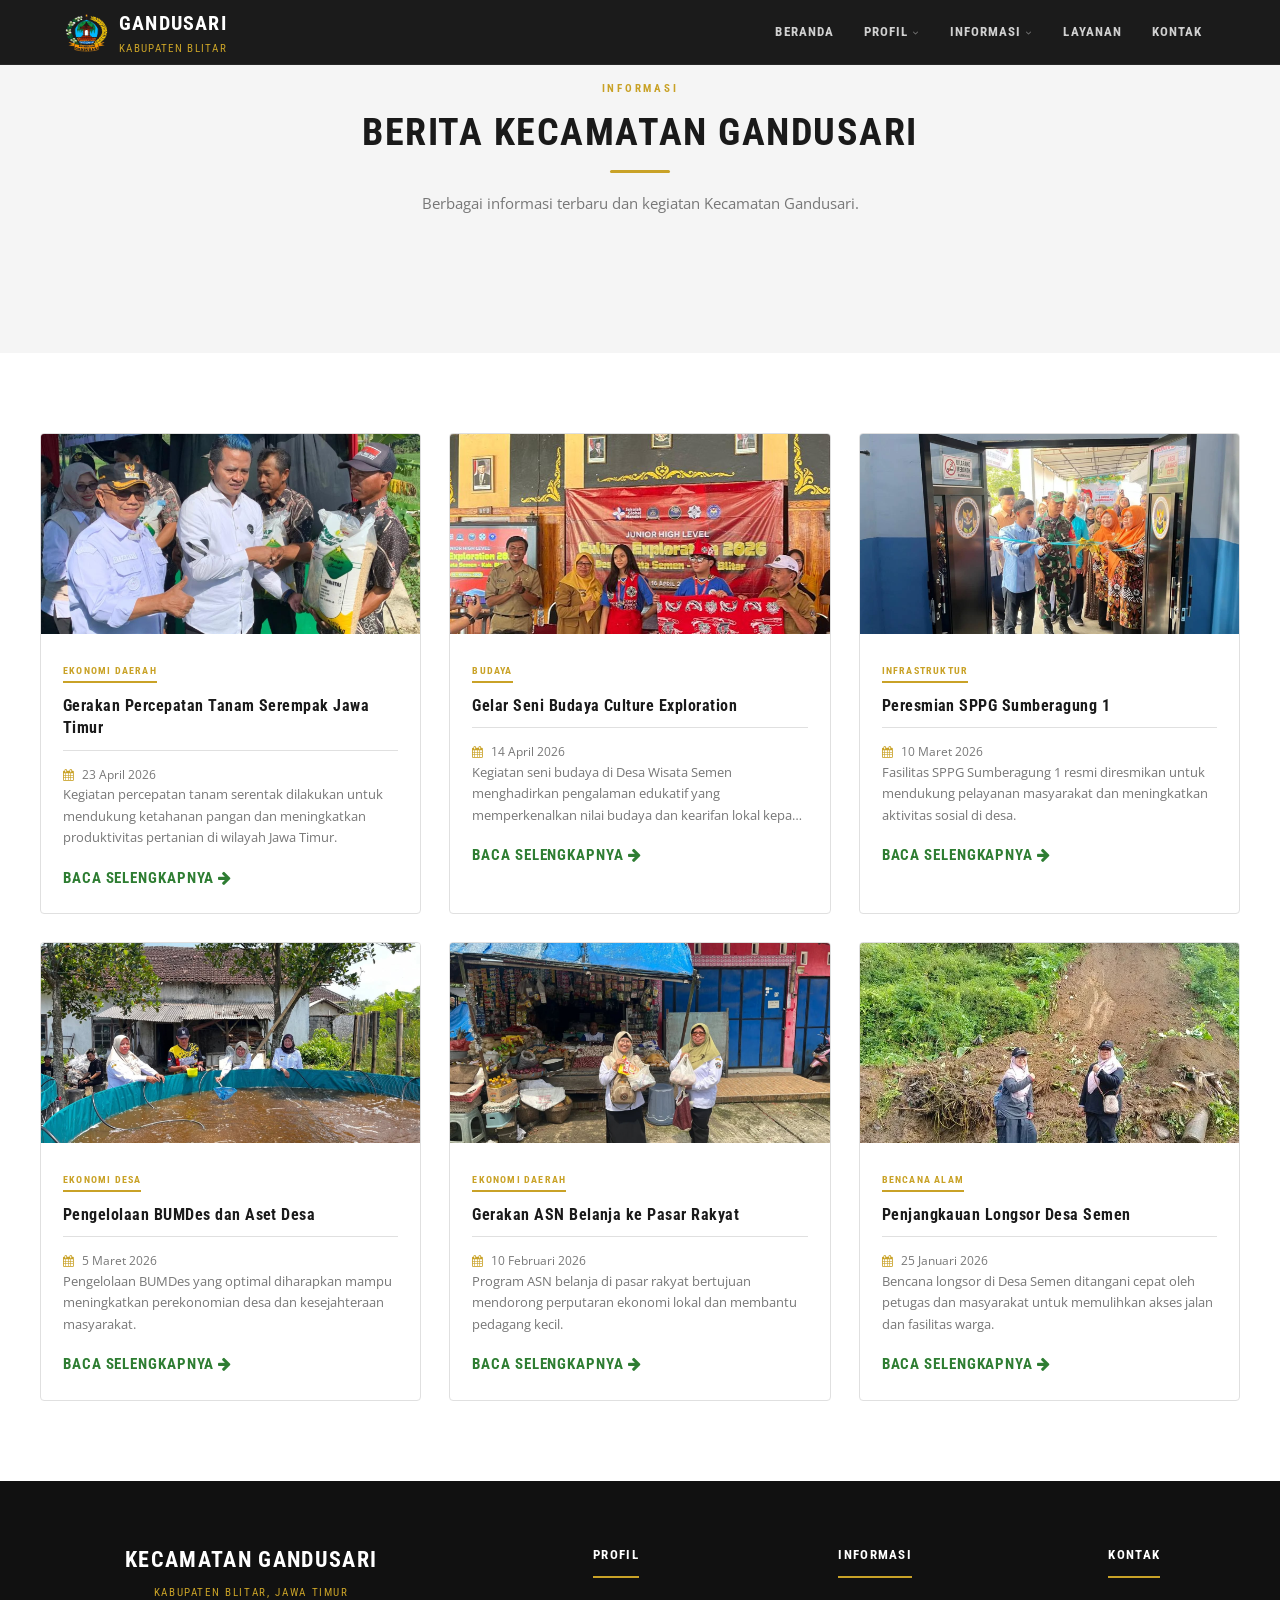
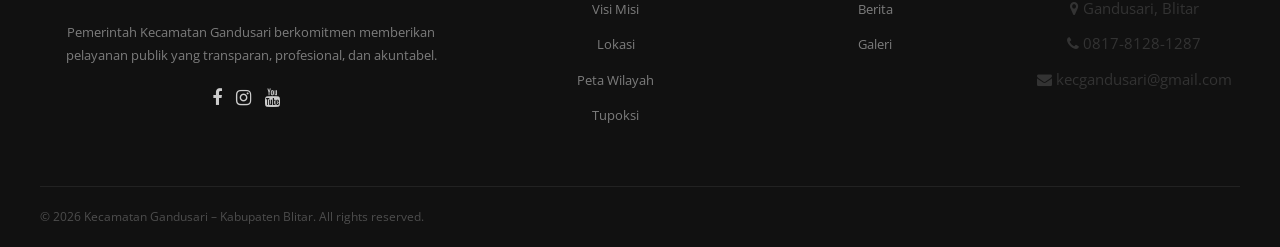
==== commit 3a133aed: "update web yoi" ====
--- a/berita.html
+++ b/berita.html
@@ -16,6 +16,9 @@
       href="https://cdnjs.cloudflare.com/ajax/libs/animate.css/4.1.1/animate.min.css"
       rel="stylesheet"
     />
+
+    <link rel="icon" href="assets/logo.png" />
+
     <link rel="stylesheet" href="css/style.css" />
   </head>
   <body>
@@ -89,24 +92,23 @@
               style="background-image: url(&quot;assets/berita 1.jpg&quot;)"
             ></div>
             <div class="news-body">
-              <span class="news-category">Ekonomi Daerah</span>
+              <span class="news-category1">Ekonomi Daerah</span>
               <h4>Gerakan Percepatan Tanam Serempak Jawa Timur</h4>
               <div class="news-meta">
                 <span class="news-date">
                   <i class="fa fa-calendar"></i> 23 April 2026
                 </span>
               </div>
-              <p>Ringkasan singkat berita akan ditampilkan di sini.</p>
-
-              <div class="news-full">
-                <p>
-                  Langkah bersama seluruh Kab/Kota se-Jatim dalam mendukung
-                  ketahanan pangan dan meningkatkan produktivitas pertanian.
-                  Bersinergi untuk pertanian yang lebih maju dan sejahtera .
-                </p>
-              </div>
-
-              <button class="read-more-btn">Baca Selengkapnya</button>
+              <p>
+                Kegiatan percepatan tanam serentak dilakukan untuk mendukung
+                ketahanan pangan dan meningkatkan produktivitas pertanian di
+                wilayah Jawa Timur.
+              </p>
+
+              <a href="detail-berita1.html" class="read-more-btn">
+                Baca Selengkapnya
+                <i class="fa fa-arrow-right"></i>
+              </a>
             </div>
           </div>
 
@@ -117,26 +119,23 @@
               style="background-image: url(&quot;assets/berita 2.jpg&quot;)"
             ></div>
             <div class="news-body">
-              <span class="news-category">Budaya</span>
+              <span class="news-category1">Budaya</span>
               <h4>Gelar Seni Budaya Culture Exploration</h4>
               <div class="news-meta">
                 <span class="news-date">
                   <i class="fa fa-calendar"></i> 14 April 2026
                 </span>
               </div>
-              <p>Ringkasan singkat berita akan ditampilkan di sini.</p>
-
-              <div class="news-full">
-                <p>
-                  Gelar Seni Budaya Culture Exploration oleh Sekolah Global
-                  Mandiri Cibubur di Desa Wisata Semen. Sebuah perjalanan
-                  belajar yang menghidupkan kembali nilai-nilai budaya,
-                  mempererat kebersamaan, dan menumbuhkan cinta terhadap
-                  kearifan lokal.
-                </p>
-              </div>
-
-              <button class="read-more-btn">Baca Selengkapnya</button>
+              <p>
+                Kegiatan seni budaya di Desa Wisata Semen menghadirkan
+                pengalaman edukatif yang memperkenalkan nilai budaya dan
+                kearifan lokal kepada peserta.
+              </p>
+
+              <a href="detail-berita2.html" class="read-more-btn">
+                Baca Selengkapnya
+                <i class="fa fa-arrow-right"></i>
+              </a>
             </div>
           </div>
 
@@ -147,24 +146,22 @@
               style="background-image: url(&quot;assets/berita 3.jpg&quot;)"
             ></div>
             <div class="news-body">
-              <span class="news-category">Infrastruktur</span>
+              <span class="news-category1">Infrastruktur</span>
               <h4>Peresmian SPPG Sumberagung 1</h4>
               <div class="news-meta">
                 <span class="news-date">
                   <i class="fa fa-calendar"></i> 10 Maret 2026
                 </span>
               </div>
-              <p>Ringkasan singkat berita akan ditampilkan di sini.</p>
-
-              <div class="news-full">
-                <p>
-                  SPPG Sumberagung 1 resmi diresmikan sebagai fasilitas
-                  penunjang pelayanan masyarakat. Kehadirannya diharapkan
-                  meningkatkan aktivitas sosial dan ekonomi desa.
-                </p>
-              </div>
-
-              <button class="read-more-btn">Baca Selengkapnya</button>
+              <p>
+                Fasilitas SPPG Sumberagung 1 resmi diresmikan untuk mendukung
+                pelayanan masyarakat dan meningkatkan aktivitas sosial di desa.
+              </p>
+
+              <a href="detail-berita3.html" class="read-more-btn">
+                Baca Selengkapnya
+                <i class="fa fa-arrow-right"></i>
+              </a>
             </div>
           </div>
 
@@ -175,24 +172,22 @@
               style="background-image: url(&quot;assets/berita 4.jpg&quot;)"
             ></div>
             <div class="news-body">
-              <span class="news-category">Ekonomi Desa</span>
+              <span class="news-category1">Ekonomi Desa</span>
               <h4>Pengelolaan BUMDes dan Aset Desa</h4>
               <div class="news-meta">
                 <span class="news-date">
                   <i class="fa fa-calendar"></i> 5 Maret 2026
                 </span>
               </div>
-              <p>Ringkasan singkat berita akan ditampilkan di sini.</p>
-
-              <div class="news-full">
-                <p>
-                  Pengelolaan BUMDes dan aset desa yang baik dapat meningkatkan
-                  kemandirian ekonomi desa. Hal ini juga membuka peluang usaha
-                  dan kesejahteraan masyarakat. Peresmian SPPG Sumberagung 1
-                </p>
-              </div>
-
-              <button class="read-more-btn">Baca Selengkapnya</button>
+              <p>
+                Pengelolaan BUMDes yang optimal diharapkan mampu meningkatkan
+                perekonomian desa dan kesejahteraan masyarakat.
+              </p>
+
+              <a href="detail-berita4.html" class="read-more-btn">
+                Baca Selengkapnya
+                <i class="fa fa-arrow-right"></i>
+              </a>
             </div>
           </div>
 
@@ -203,24 +198,22 @@
               style="background-image: url(&quot;assets/berita 5.jpg&quot;)"
             ></div>
             <div class="news-body">
-              <span class="news-category">Ekonomi Daerah</span>
+              <span class="news-category1">Ekonomi Daerah</span>
               <h4>Gerakan ASN Belanja ke Pasar Rakyat</h4>
               <div class="news-meta">
                 <span class="news-date">
                   <i class="fa fa-calendar"></i> 10 Februari 2026
                 </span>
               </div>
-              <p>Ringkasan singkat berita akan ditampilkan di sini.</p>
-
-              <div class="news-full">
-                <p>
-                  Gerakan ASN belanja ke pasar rakyat dilakukan untuk mendorong
-                  perputaran ekonomi lokal. Program ini juga membantu
-                  meningkatkan pendapatan pedagang kecil.
-                </p>
-              </div>
-
-              <button class="read-more-btn">Baca Selengkapnya</button>
+              <p>
+                Program ASN belanja di pasar rakyat bertujuan mendorong
+                perputaran ekonomi lokal dan membantu pedagang kecil.
+              </p>
+
+              <a href="detail-berita5.html" class="read-more-btn">
+                Baca Selengkapnya
+                <i class="fa fa-arrow-right"></i>
+              </a>
             </div>
           </div>
 
@@ -231,27 +224,22 @@
               style="background-image: url(&quot;assets/berita 6.jpg&quot;)"
             ></div>
             <div class="news-body">
-              <span class="news-category">Bencana Alam</span>
+              <span class="news-category1">Bencana Alam</span>
               <h4>Penjangkauan Longsor Desa Semen</h4>
               <div class="news-meta">
                 <span class="news-date">
                   <i class="fa fa-calendar"></i> 25 Januari 2026
                 </span>
               </div>
-              <p>Ringkasan singkat berita akan ditampilkan di sini.</p>
-
-              <div class="news-full">
-                <p>
-                  Tanah longsor terjadi di Desa Semen, Kecamatan Gandusari,
-                  Kabupaten Blitar akibat hujan deras. Material longsor sempat
-                  menutup akses jalan dan merusak fasilitas warga. Petugas
-                  bersama masyarakat bergerak cepat melakukan pembersihan dan
-                  penanganan darurat. Warga diimbau tetap waspada terhadap
-                  potensi longsor susulan.
-                </p>
-              </div>
-
-              <button class="read-more-btn">Baca Selengkapnya</button>
+              <p>
+                Bencana longsor di Desa Semen ditangani cepat oleh petugas dan
+                masyarakat untuk memulihkan akses jalan dan fasilitas warga.
+              </p>
+
+              <a href="detail-berita6.html" class="read-more-btn">
+                Baca Selengkapnya
+                <i class="fa fa-arrow-right"></i>
+              </a>
             </div>
           </div>
         </div>
@@ -260,8 +248,66 @@
 
     <!-- FOOTER -->
     <footer>
+      <div class="footer-grid">
+        <!-- BRAND -->
+        <div class="footer-brand">
+          <h3>Kecamatan Gandusari</h3>
+          <div class="sub">Kabupaten Blitar, Jawa Timur</div>
+          <p>
+            Pemerintah Kecamatan Gandusari berkomitmen memberikan pelayanan
+            publik yang transparan, profesional, dan akuntabel.
+          </p>
+
+          <!-- SOSIAL MEDIA -->
+          <div class="footer-social">
+            <a href="https://www.facebook.com/kecgandusariblitar"
+              ><i class="fa fa-facebook"></i
+            ></a>
+            <a href="https://www.instagram.com/kecgandusariblitar/"
+              ><i class="fa fa-instagram"></i
+            ></a>
+            <a href="https://www.youtube.com/@kecgandusariblitar"
+              ><i class="fa fa-youtube"></i
+            ></a>
+          </div>
+        </div>
+
+        <!-- PROFIL -->
+        <div class="footer-col">
+          <h5>Profil</h5>
+          <ul>
+            <li><a href="profil.html#visi">Visi Misi</a></li>
+            <li><a href="profil.html#lokasi">Lokasi</a></li>
+            <li><a href="profil.html#peta">Peta Wilayah</a></li>
+            <li><a href="tupoksi.html">Tupoksi</a></li>
+          </ul>
+        </div>
+
+        <!-- INFORMASI -->
+        <div class="footer-col">
+          <h5>Informasi</h5>
+          <ul>
+            <li><a href="berita.html">Berita</a></li>
+            <li><a href="galeri.html">Galeri</a></li>
+          </ul>
+        </div>
+
+        <!-- KONTAK -->
+        <div class="footer-col">
+          <h5>Kontak</h5>
+          <ul>
+            <li><i class="fa fa-map-marker"></i> Gandusari, Blitar</li>
+            <li><i class="fa fa-phone"></i> 0817-8128-1287</li>
+            <li><i class="fa fa-envelope"></i> kecgandusari@gmail.com</li>
+          </ul>
+        </div>
+      </div>
+
+      <!-- COPYRIGHT -->
       <div class="footer-bottom">
-        <span>© 2026 Kecamatan Gandusari – Kabupaten Blitar</span>
+        <p>
+          © 2026 Kecamatan Gandusari – Kabupaten Blitar. All rights reserved.
+        </p>
       </div>
     </footer>
 
--- a/css/style.css
+++ b/css/style.css
@@ -965,6 +965,18 @@
 .news-category {
   display: inline-block;
   font-family: var(--font-alt);
+  font-size: 18px;
+  font-weight: 700;
+  letter-spacing: 0.12em;
+  text-transform: uppercase;
+  color: var(--gold);
+  border-bottom: 2px solid var(--gold);
+  padding-bottom: 2px;
+  margin-bottom: 12px;
+}
+.news-category1 {
+  display: inline-block;
+  font-family: var(--font-alt);
   font-size: 10px;
   font-weight: 700;
   letter-spacing: 0.12em;
@@ -1544,6 +1556,21 @@
 .footer-bottom a {
   color: var(--gold);
 }
+.footer-social {
+  margin-top: 16px;
+}
+
+.footer-social a {
+  display: inline-block;
+  margin-right: 10px;
+  color: #ccc;
+  font-size: 18px;
+  transition: 0.3s;
+}
+
+.footer-social a:hover {
+  color: var(--gold);
+}
 
 /* ── 19. SCROLL UP ── */
 .scroll-up {
@@ -1988,3 +2015,88 @@
     grid-template-columns: 1fr;
   }
 }
+
+/* ── 23. DETAIL BERITA ── */
+.detail-header {
+  padding-top: 120px;
+  padding-bottom: 50px;
+}
+.detail-breadcrumb {
+  font-size: 13px;
+  color: var(--text-muted);
+  margin-bottom: 18px;
+}
+.detail-breadcrumb a {
+  color: var(--green);
+}
+.detail-breadcrumb span {
+  margin: 0 6px;
+}
+.detail-title {
+  max-width: 900px;
+  font-family: var(--font-alt);
+  font-size: clamp(32px, 5vw, 56px);
+  line-height: 1.1;
+  text-transform: uppercase;
+  letter-spacing: 0.04em;
+  color: var(--dark);
+  margin: 16px 0;
+}
+.detail-meta {
+  display: flex;
+  gap: 18px;
+  flex-wrap: wrap;
+  color: var(--text-muted);
+  font-size: 13px;
+}
+.detail-meta i {
+  color: var(--gold);
+  margin-right: 6px;
+}
+.detail-container {
+  max-width: 900px;
+}
+.detail-image {
+  width: 100%;
+  height: 430px;
+  background: #eee center/cover no-repeat;
+  border-radius: 14px;
+  margin-bottom: 34px;
+  box-shadow: 0 14px 40px rgba(0, 0, 0, 0.08);
+}
+.detail-article {
+  background: #fff;
+  border: 1px solid #eee;
+  border-radius: 14px;
+  padding: 34px;
+  box-shadow: 0 12px 34px rgba(0, 0, 0, 0.05);
+}
+.detail-article p {
+  font-size: 16px;
+  line-height: 1.9;
+  color: #555;
+  margin-bottom: 18px;
+}
+.detail-article blockquote {
+  border-left: 4px solid var(--green);
+  background: var(--gray);
+  padding: 18px 22px;
+  margin: 24px 0;
+  font-family: var(--font-serif);
+  font-style: italic;
+  color: var(--dark);
+}
+.detail-actions {
+  margin-top: 28px;
+}
+@media (max-width: 600px) {
+  .detail-header {
+    padding-top: 95px;
+  }
+  .detail-image {
+    height: 260px;
+  }
+  .detail-article {
+    padding: 22px;
+  }
+}
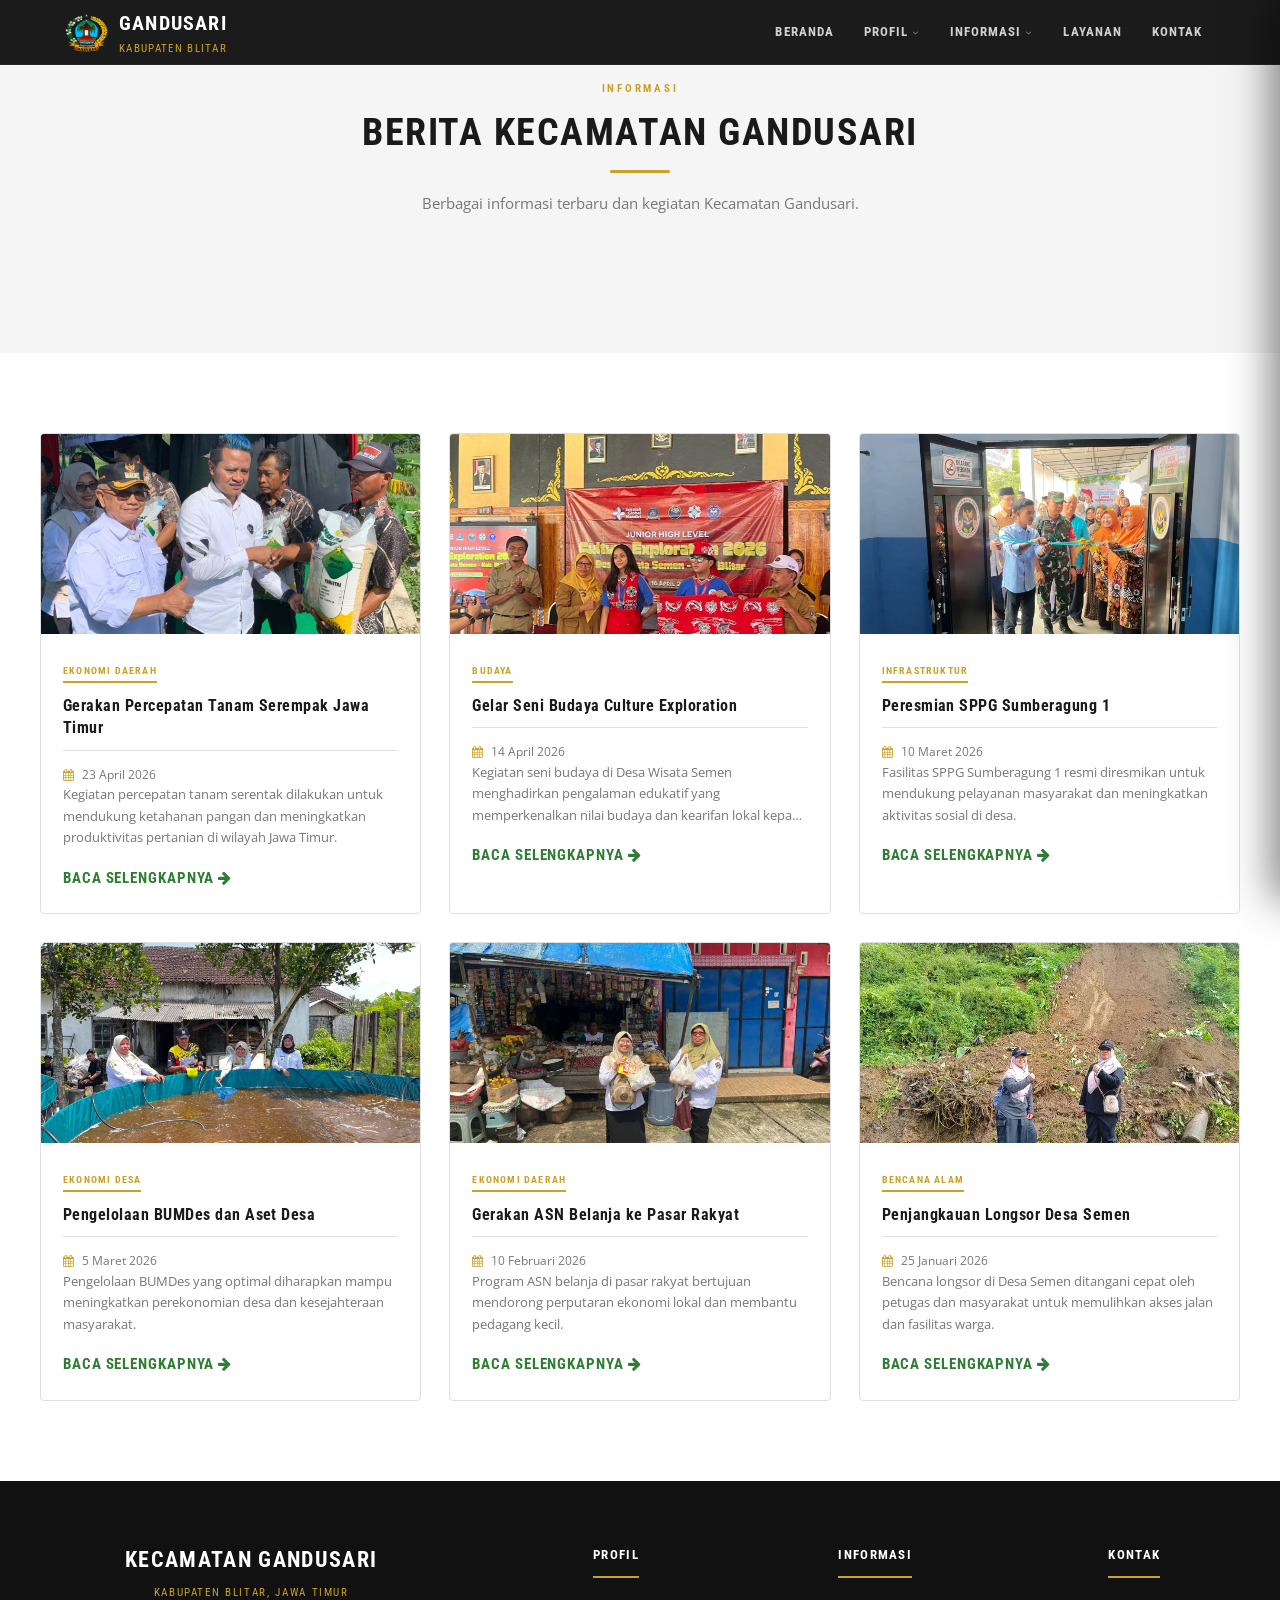
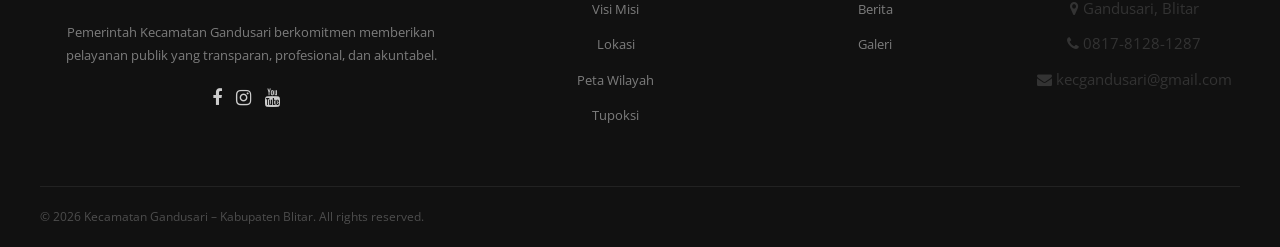
==== commit db40e6ab: "ngene tok aku yo iso" ====
--- a/berita.html
+++ b/berita.html
@@ -66,8 +66,73 @@
             <a class="nav-link" href="kontak.html">Kontak</a>
           </li>
         </ul>
+
+        <button class="hamburger" id="hamburgerBtn" aria-label="Buka menu">
+          <span></span>
+          <span></span>
+          <span></span>
+        </button>
       </div>
     </nav>
+    <!-- OVERLAY -->
+    <div class="sidebar-overlay" id="sidebarOverlay"></div>
+
+    <!-- MOBILE SIDEBAR -->
+    <aside class="mobile-sidebar" id="mobileSidebar">
+      <div class="sidebar-header">
+        <a href="index.html" class="sidebar-brand">
+          <img src="assets/logo.png" alt="Logo" />
+          <div>
+            Gandusari
+            <small>Kabupaten Blitar</small>
+          </div>
+        </a>
+        <button class="sidebar-close" id="sidebarClose" aria-label="Tutup menu">
+          <i class="fa fa-times"></i>
+        </button>
+      </div>
+
+      <nav class="sidebar-nav">
+        <div class="sidebar-nav-item">
+          <a class="sidebar-nav-link" href="index.html">Beranda</a>
+        </div>
+        <div class="sidebar-nav-item has-sub">
+          <span class="sidebar-nav-link">
+            Profil <i class="fa fa-chevron-down"></i>
+          </span>
+          <div class="sidebar-submenu">
+            <a href="profil.html#visi">Visi Misi</a>
+            <a href="profil.html#lokasi">Lokasi</a>
+            <a href="profil.html#peta">Peta Wilayah</a>
+            <a href="tupoksi.html">Tupoksi</a>
+          </div>
+        </div>
+        <div class="sidebar-nav-item has-sub">
+          <span class="sidebar-nav-link">
+            Informasi <i class="fa fa-chevron-down"></i>
+          </span>
+          <div class="sidebar-submenu">
+            <a href="berita.html">Berita</a>
+            <a href="galeri.html">Galeri</a>
+          </div>
+        </div>
+        <div class="sidebar-nav-item">
+          <a class="sidebar-nav-link" href="layanan.html">Layanan</a>
+        </div>
+        <div class="sidebar-nav-item">
+          <a class="sidebar-nav-link" href="kontak.html">Kontak</a>
+        </div>
+      </nav>
+
+      <div class="sidebar-footer">
+        <p>Ikuti Kami</p>
+        <div class="sf-links">
+          <a href="https://www.facebook.com/kecgandusariblitar"><i class="fa fa-facebook"></i></a>
+          <a href="https://www.instagram.com/kecgandusariblitar/"><i class="fa fa-instagram"></i></a>
+          <a href="https://www.youtube.com/@kecgandusariblitar"><i class="fa fa-youtube"></i></a>
+        </div>
+      </div>
+    </aside>
 
     <!-- HEADER BERITA -->
     <section class="section bg-gray">
@@ -313,4 +378,4 @@
 
     <script src="js/script.js"></script>
   </body>
-</html>
+</html>
--- a/css/style.css
+++ b/css/style.css
@@ -1794,6 +1794,227 @@
   }
 }
 
+/* ── 20B. HAMBURGER & SLIDE-IN SIDEBAR ── */
+
+/* Tombol hamburger */
+.hamburger {
+  display: none;
+  flex-direction: column;
+  justify-content: center;
+  gap: 5px;
+  width: 40px;
+  height: 40px;
+  background: rgba(255,255,255,0.07);
+  border: 1px solid rgba(255,255,255,0.12);
+  border-radius: 8px;
+  cursor: pointer;
+  padding: 9px 8px;
+  transition: background 0.2s;
+  flex-shrink: 0;
+  z-index: 1100;
+  position: relative;
+}
+.hamburger:hover { background: rgba(255,255,255,0.13); }
+.hamburger span {
+  display: block;
+  height: 2px;
+  background: white;
+  border-radius: 2px;
+  transition: transform 0.35s cubic-bezier(0.22,1,0.36,1), opacity 0.2s;
+  transform-origin: center;
+}
+/* animasi X saat aktif */
+.hamburger.active span:nth-child(1) { transform: translateY(7px) rotate(45deg); }
+.hamburger.active span:nth-child(2) { opacity: 0; transform: scaleX(0); }
+.hamburger.active span:nth-child(3) { transform: translateY(-7px) rotate(-45deg); }
+
+/* Overlay gelap di belakang sidebar */
+.sidebar-overlay {
+  display: none;
+  position: fixed;
+  inset: 0;
+  background: rgba(0,0,0,0.55);
+  z-index: 1150;
+  opacity: 0;
+  transition: opacity 0.3s;
+  backdrop-filter: blur(2px);
+}
+.sidebar-overlay.active {
+  display: block;
+  opacity: 1;
+}
+
+/* Slide-in sidebar dari kanan */
+.mobile-sidebar {
+  position: fixed;
+  top: 0;
+  right: 0;
+  width: 290px;
+  height: 100%;
+  background: #111;
+  z-index: 1200;
+  transform: translateX(100%);
+  transition: transform 0.38s cubic-bezier(0.22,1,0.36,1);
+  display: flex;
+  flex-direction: column;
+  overflow-y: auto;
+  box-shadow: -8px 0 40px rgba(0,0,0,0.5);
+}
+.mobile-sidebar.open {
+  transform: translateX(0);
+}
+
+/* Header sidebar */
+.sidebar-header {
+  display: flex;
+  align-items: center;
+  justify-content: space-between;
+  padding: 18px 20px;
+  border-bottom: 1px solid rgba(255,255,255,0.08);
+  background: #0d0d0d;
+}
+.sidebar-brand {
+  font-family: var(--font-alt);
+  font-size: 16px;
+  font-weight: 700;
+  letter-spacing: 0.07em;
+  text-transform: uppercase;
+  color: white;
+  display: flex;
+  align-items: center;
+  gap: 10px;
+}
+.sidebar-brand img {
+  width: 34px;
+  height: 38px;
+  object-fit: contain;
+}
+.sidebar-brand small {
+  display: block;
+  font-size: 10px;
+  color: var(--gold);
+  font-weight: 400;
+  letter-spacing: 0.1em;
+  margin-top: 1px;
+}
+.sidebar-close {
+  width: 32px;
+  height: 32px;
+  background: rgba(255,255,255,0.07);
+  border: 1px solid rgba(255,255,255,0.1);
+  border-radius: 8px;
+  display: flex;
+  align-items: center;
+  justify-content: center;
+  color: white;
+  font-size: 16px;
+  cursor: pointer;
+  transition: background 0.2s, color 0.2s;
+  flex-shrink: 0;
+}
+.sidebar-close:hover { background: var(--gold); color: #111; }
+
+/* Nav utama di sidebar */
+.sidebar-nav {
+  padding: 12px 0;
+  flex: 1;
+}
+.sidebar-nav-item {
+  border-bottom: 1px solid rgba(255,255,255,0.05);
+}
+.sidebar-nav-link {
+  display: flex;
+  align-items: center;
+  justify-content: space-between;
+  padding: 13px 22px;
+  font-family: var(--font-alt);
+  font-size: 13.5px;
+  font-weight: 700;
+  letter-spacing: 0.08em;
+  text-transform: uppercase;
+  color: rgba(255,255,255,0.8);
+  transition: color 0.2s, background 0.2s, padding-left 0.2s;
+  cursor: pointer;
+}
+.sidebar-nav-link:hover {
+  color: var(--gold);
+  background: rgba(255,255,255,0.04);
+  padding-left: 28px;
+}
+.sidebar-nav-link .fa-chevron-down {
+  font-size: 10px;
+  opacity: 0.5;
+  transition: transform 0.3s;
+}
+.sidebar-nav-item.open .fa-chevron-down { transform: rotate(180deg); }
+
+/* Submenu di sidebar */
+.sidebar-submenu {
+  max-height: 0;
+  overflow: hidden;
+  background: rgba(255,255,255,0.03);
+  transition: max-height 0.35s cubic-bezier(0.22,1,0.36,1);
+}
+.sidebar-nav-item.open .sidebar-submenu {
+  max-height: 300px;
+}
+.sidebar-submenu a {
+  display: block;
+  padding: 10px 22px 10px 36px;
+  font-family: var(--font-alt);
+  font-size: 12px;
+  letter-spacing: 0.06em;
+  text-transform: uppercase;
+  color: rgba(255,255,255,0.5);
+  border-bottom: 1px solid rgba(255,255,255,0.04);
+  transition: color 0.2s, padding-left 0.2s;
+}
+.sidebar-submenu a:last-child { border-bottom: none; }
+.sidebar-submenu a::before {
+  content: '→';
+  margin-right: 8px;
+  font-size: 11px;
+  color: var(--gold);
+  opacity: 0.7;
+}
+.sidebar-submenu a:hover {
+  color: var(--gold);
+  padding-left: 42px;
+}
+
+/* Footer sidebar: kontak singkat */
+.sidebar-footer {
+  padding: 18px 22px;
+  border-top: 1px solid rgba(255,255,255,0.08);
+  background: #0d0d0d;
+}
+.sidebar-footer p {
+  font-size: 11px;
+  color: rgba(255,255,255,0.3);
+  font-family: var(--font-alt);
+  letter-spacing: 0.08em;
+  text-transform: uppercase;
+  margin-bottom: 10px;
+}
+.sidebar-footer .sf-links {
+  display: flex;
+  gap: 10px;
+}
+.sidebar-footer .sf-links a {
+  width: 34px;
+  height: 34px;
+  background: rgba(255,255,255,0.06);
+  border: 1px solid rgba(255,255,255,0.1);
+  border-radius: 8px;
+  display: flex;
+  align-items: center;
+  justify-content: center;
+  color: rgba(255,255,255,0.6);
+  font-size: 14px;
+  transition: background 0.2s, color 0.2s;
+}
+.sidebar-footer .sf-links a:hover { background: var(--gold); color: #111; }
+
 /* ── 21. RESPONSIVE ── */
 
 /* Tablet (≤ 992px) */
@@ -1805,6 +2026,11 @@
   /* Navbar */
   .nav-menu {
     display: none;
+  }
+
+  /* Hamburger tampil di tablet & mobile */
+  .hamburger {
+    display: flex;
   }
 
   /* Stats */
@@ -2099,4 +2325,4 @@
   .detail-article {
     padding: 22px;
   }
-}
+}
